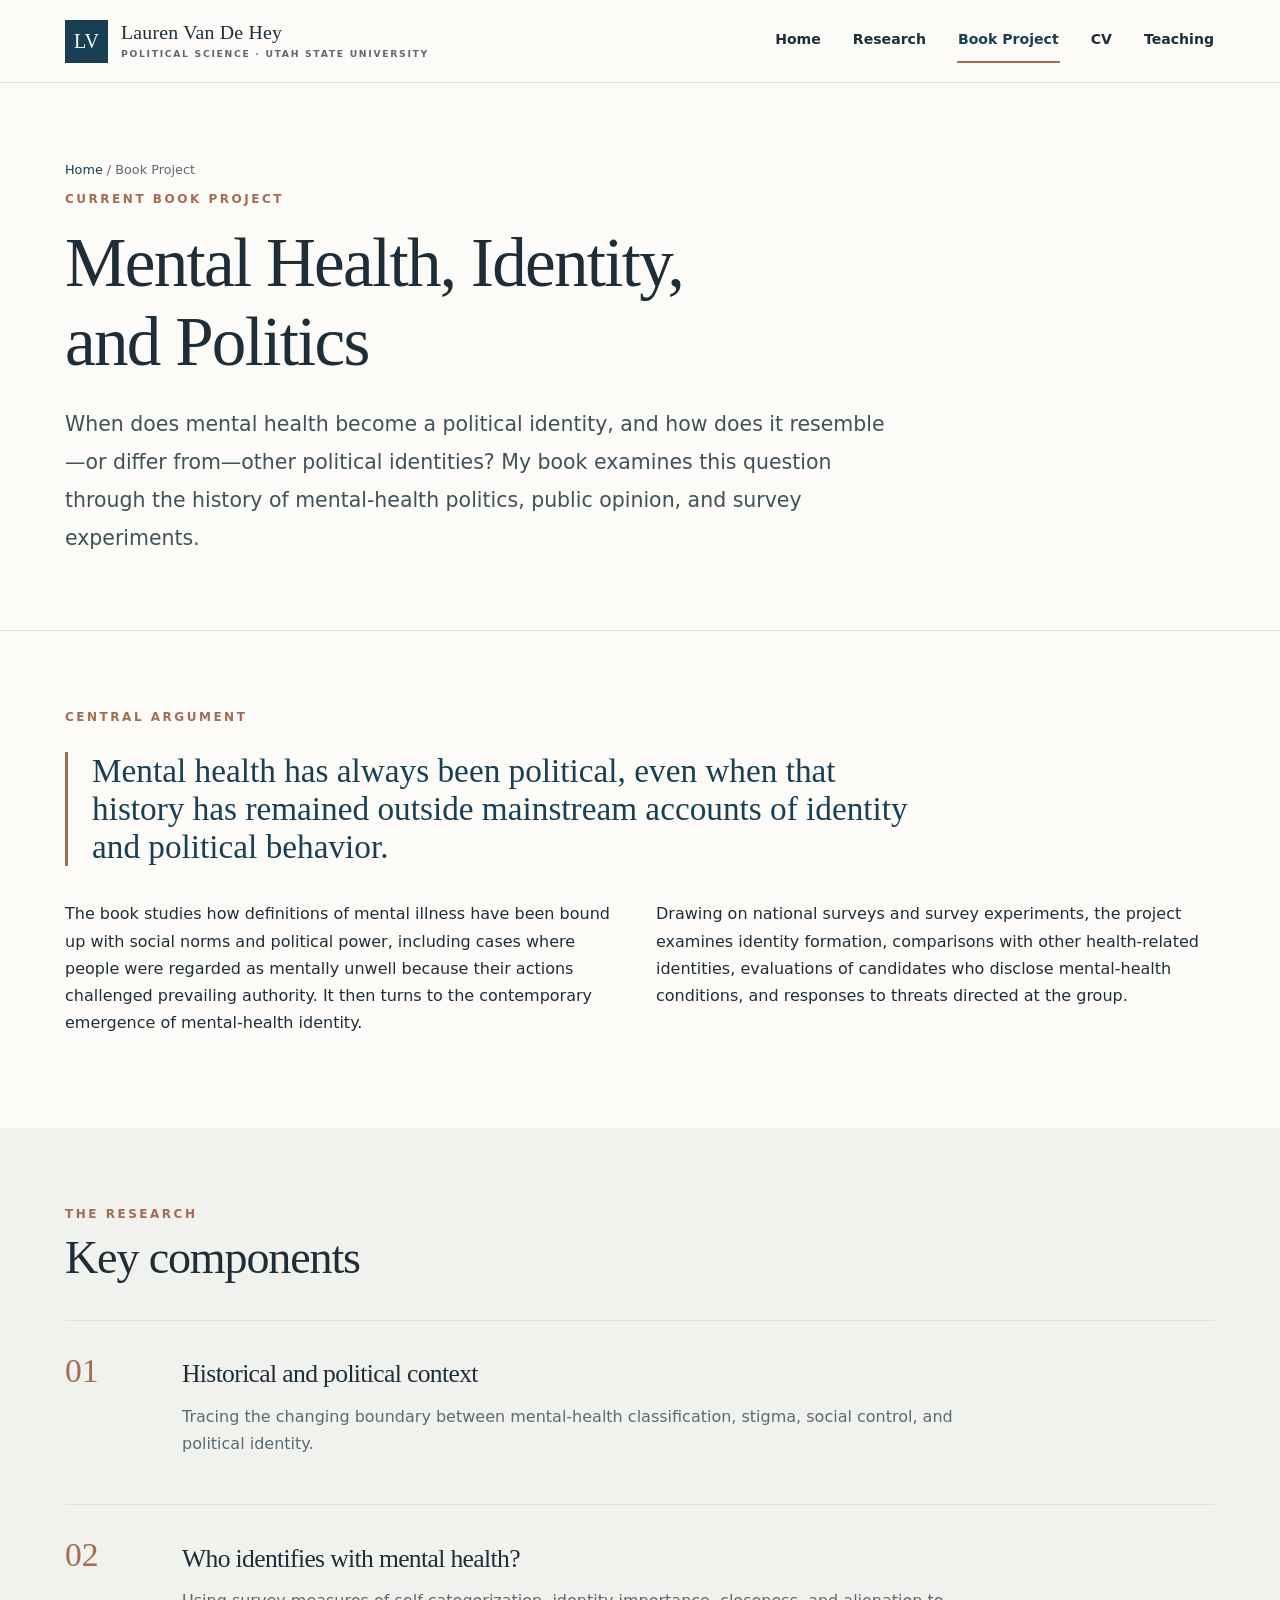
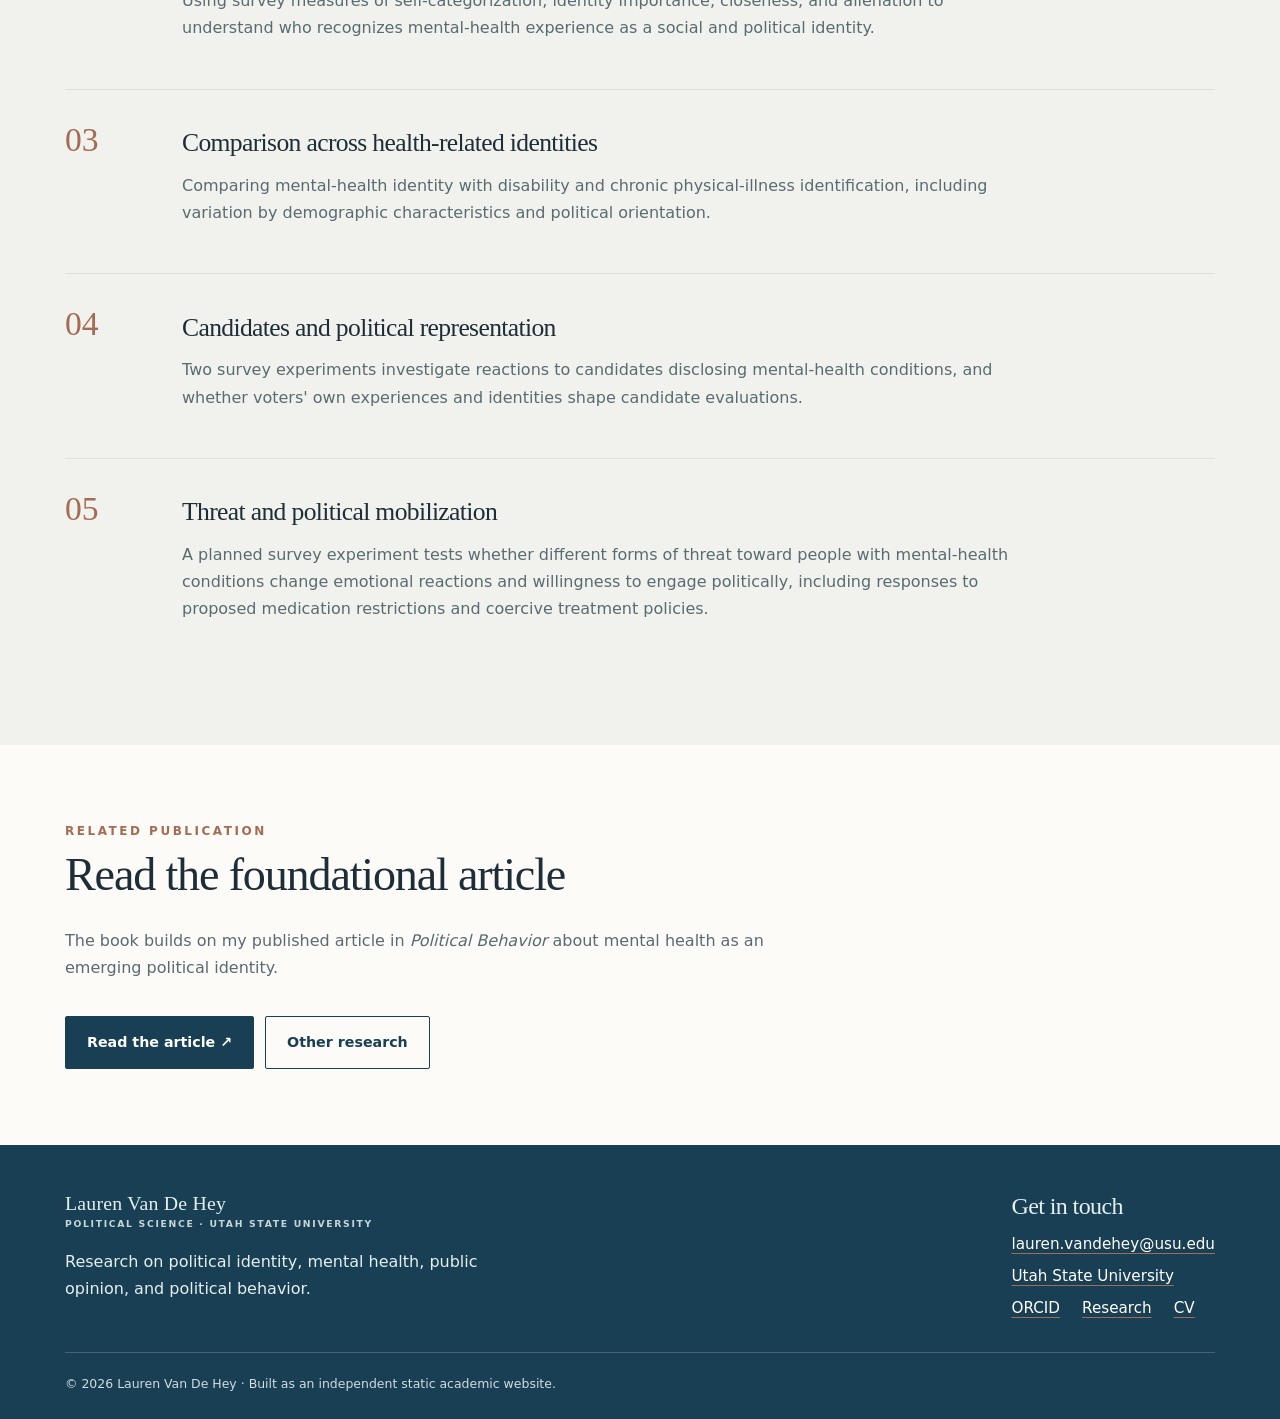
==== book.html @ f33ff1f8 "Add files via upload" ====
<!doctype html>
<html lang="en"><head>
<meta charset="utf-8"><meta name="viewport" content="width=device-width,initial-scale=1">
<title>Book Project | Lauren Van De Hey</title>
<meta name="description" content="Mental Health, Identity, and Politics: Lauren Van De Hey’s book project on the history and political consequences of mental health identity.">
<meta name="robots" content="index,follow,max-image-preview:large">
<link rel="canonical" href="https://laurenvandehey.com/book.html">
<meta property="og:type" content="website"><meta property="og:title" content="Book Project | Lauren Van De Hey"><meta property="og:description" content="Mental Health, Identity, and Politics: Lauren Van De Hey’s book project on the history and political consequences of mental health identity."><meta property="og:url" content="https://laurenvandehey.com/book.html">
<meta property="og:image" content="https://laurenvandehey.com/assets/lauren-vandehey-portrait.jpg">
<meta property="og:image:alt" content="Portrait of Lauren Van De Hey">
<meta name="twitter:card" content="summary_large_image">
<meta name="theme-color" content="#183f53">
<link rel="icon" href="assets/favicon.svg" type="image/svg+xml">
<link rel="stylesheet" href="assets/styles.css">
<script type="application/ld+json">{"@context":"https://schema.org","@type":"Person","name":"Lauren Van De Hey","jobTitle":"Assistant Professor of Political Science","affiliation":{"@type":"Organization","name":"Utah State University","url":"https://www.usu.edu/"},"url":"https://laurenvandehey.com/","image":"https://laurenvandehey.com/assets/lauren-vandehey-portrait.jpg","sameAs":["https://orcid.org/0009-0009-2300-9853"]}</script>
<script defer src="assets/site.js"></script></head><body>
<a class="skip" href="#main">Skip to main content</a>
<header class="site-header"><div class="container head-inner">
<a class="brand" href="index.html" aria-label="Lauren Van De Hey homepage"><span class="monogram">LV</span><span class="wordmark">Lauren Van De Hey<small>Political science · Utah State University</small></span></a>
<button class="menu-toggle" aria-expanded="false" aria-controls="main-nav">Menu ☰</button><nav class="nav" id="main-nav" aria-label="Main navigation"><a href="index.html">Home</a>
<a href="research.html">Research</a>
<a href="book.html" aria-current="page">Book Project</a>
<a href="cv.html">CV</a>
<a href="teaching.html">Teaching</a></nav>
</div></header><main id="main"><section class="intro"><div class="container"><div class="breadcrumbs"><a href="index.html">Home</a> / Book Project</div><div class="eyebrow">Current book project</div><h1>Mental Health, Identity,<br>and Politics</h1><p class="lead">When does mental health become a political identity, and how does it resemble—or differ from—other political identities? My book examines this question through the history of mental-health politics, public opinion, and survey experiments.</p></div></section>
<section class="section"><div class="container"><div class="eyebrow">Central argument</div><p class="quote">Mental health has always been political, even when that history has remained outside mainstream accounts of identity and political behavior.</p><div class="columns" style="margin-top:34px"><div><p>The book studies how definitions of mental illness have been bound up with social norms and political power, including cases where people were regarded as mentally unwell because their actions challenged prevailing authority. It then turns to the contemporary emergence of mental-health identity.</p></div><div><p>Drawing on national surveys and survey experiments, the project examines identity formation, comparisons with other health-related identities, evaluations of candidates who disclose mental-health conditions, and responses to threats directed at the group.</p></div></div></div></section>
<section class="section tint"><div class="container"><div class="section-heading"><div class="eyebrow">The research</div><h2>Key components</h2></div>
<div class="chapter"><div class="num">01</div><article><h3>Historical and political context</h3><p>Tracing the changing boundary between mental-health classification, stigma, social control, and political identity.</p></article></div>
<div class="chapter"><div class="num">02</div><article><h3>Who identifies with mental health?</h3><p>Using survey measures of self-categorization, identity importance, closeness, and alienation to understand who recognizes mental-health experience as a social and political identity.</p></article></div>
<div class="chapter"><div class="num">03</div><article><h3>Comparison across health-related identities</h3><p>Comparing mental-health identity with disability and chronic physical-illness identification, including variation by demographic characteristics and political orientation.</p></article></div>
<div class="chapter"><div class="num">04</div><article><h3>Candidates and political representation</h3><p>Two survey experiments investigate reactions to candidates disclosing mental-health conditions, and whether voters' own experiences and identities shape candidate evaluations.</p></article></div>
<div class="chapter"><div class="num">05</div><article><h3>Threat and political mobilization</h3><p>A planned survey experiment tests whether different forms of threat toward people with mental-health conditions change emotional reactions and willingness to engage politically, including responses to proposed medication restrictions and coercive treatment policies.</p></article></div>
</div></section><section class="section"><div class="container"><div class="section-heading"><div class="eyebrow">Related publication</div><h2>Read the foundational article</h2><p>The book builds on my published article in <em>Political Behavior</em> about mental health as an emerging political identity.</p></div><div class="actions"><a class="button" href="https://doi.org/10.1007/s11109-025-10118-3">Read the article ↗</a><a class="button outline" href="research.html">Other research</a></div></div></section></main>
<footer class="foot"><div class="container"><div class="foot-grid"><div><div class="wordmark">Lauren Van De Hey<small>Political science · Utah State University</small></div><p style="max-width:440px;margin-top:18px">Research on political identity, mental health, public opinion, and political behavior.</p></div><div class="contact"><h3>Get in touch</h3><p><a href="mailto:lauren.vandehey@usu.edu">lauren.vandehey@usu.edu</a></p><p><a href="https://www.usu.edu/" target="_blank" rel="noopener noreferrer">Utah State University</a></p><div class="foot-links"><a href="https://orcid.org/0009-0009-2300-9853">ORCID</a><a href="research.html">Research</a><a href="cv.html">CV</a></div></div></div><div class="foot-bottom">© 2026 Lauren Van De Hey · Built as an independent static academic website.</div></div></footer>
</body></html>
---- assets/styles.css ----
/* Accessible static academic site — no fonts, packages, trackers or build process required. */
:root{--ink:#1e2e38;--blue:#183f53;--accent:#a46c52;--muted:#596b72;--paper:#fcfbf8;--cream:#f1f2ed;--edge:#dce1dc;--white:#fff;--width:1150px}
*{box-sizing:border-box}html{scroll-behavior:smooth}body{margin:0;color:var(--ink);background:var(--paper);font-family:system-ui,-apple-system,BlinkMacSystemFont,'Segoe UI',sans-serif;line-height:1.7;-webkit-font-smoothing:antialiased}
a{color:var(--blue);text-decoration-color:var(--accent);text-underline-offset:4px}a:hover{text-decoration-thickness:2px}
a:focus-visible,button:focus-visible{outline:3px solid var(--accent);outline-offset:4px}img{max-width:100%;display:block}button{font:inherit}h1,h2,h3,.wordmark,.quote{font-family:Georgia,'Times New Roman',serif;font-weight:400;line-height:1.15}h1,h2,h3{letter-spacing:-.025em}h1{font-size:clamp(3rem,6vw,5.75rem);margin:.2em 0 .35em}h2{font-size:clamp(2rem,3.6vw,3.25rem);margin:.15em 0 .55em}h3{font-size:clamp(1.35rem,2vw,1.8rem);margin:.3em 0 .55em}p{margin:0 0 1em}section{scroll-margin-top:110px}
.container{width:min(var(--width),calc(100% - 48px));margin-inline:auto}.skip{position:absolute;left:10px;top:-100px;z-index:500;background:var(--white);padding:10px}.skip:focus{top:10px}.site-header{position:sticky;top:0;background:rgba(252,251,248,.96);border-bottom:1px solid var(--edge);z-index:100;backdrop-filter:blur(16px)}.head-inner{min-height:82px;display:flex;align-items:center;justify-content:space-between;gap:22px}.brand{display:flex;align-items:center;gap:13px;text-decoration:none;color:var(--ink)}.monogram{width:43px;height:43px;display:grid;place-items:center;background:var(--blue);color:white;font-family:Georgia,serif;font-size:20px}.wordmark{font-size:1.24rem;line-height:1.1;letter-spacing:.01em}.wordmark small{display:block;font-family:system-ui,sans-serif;font-size:.58rem;letter-spacing:.18em;text-transform:uppercase;font-weight:650;color:var(--muted);margin-top:5px}.nav{display:flex;gap:clamp(12px,2.6vw,30px);align-items:center}.nav a{font-size:.88rem;font-weight:600;text-decoration:none;color:var(--ink);white-space:nowrap;padding:9px 1px;border-bottom:2px solid transparent}.nav a[aria-current=page],.nav a:hover{color:var(--blue);border-color:var(--accent)}.menu-toggle{display:none;border:1px solid var(--edge);padding:9px 12px;border-radius:5px;background:var(--paper);color:var(--ink)}
.eyebrow{font-size:.75rem;letter-spacing:.21em;font-weight:750;color:var(--accent);text-transform:uppercase}.lead{font-size:clamp(1.06rem,1.7vw,1.28rem);line-height:1.85;color:#3f5159;max-width:660px}.actions{display:flex;gap:11px;flex-wrap:wrap;margin-top:26px}.button{display:inline-flex;align-items:center;justify-content:center;gap:9px;padding:13px 21px;border-radius:2px;border:1px solid var(--blue);color:white;background:var(--blue);font-weight:650;font-size:.89rem;text-decoration:none;cursor:pointer}.button.outline{color:var(--blue);background:transparent}.button:hover{filter:brightness(1.12)}.hero{padding:clamp(46px,7vw,104px) 0 92px}.hero-grid{display:grid;grid-template-columns:minmax(0,1.15fr) minmax(280px,.85fr);align-items:center;gap:clamp(35px,6vw,85px)}.hero h1{max-width:640px}.hero .tagline{margin:0 0 24px;color:var(--blue);font-family:Georgia,serif;font-style:italic;font-size:clamp(1.2rem,2.1vw,1.55rem)}.portrait-shell{background:#dfe6e5;position:relative;border:12px solid #e9eeeb;box-shadow:18px 19px 0 #d4dfda;margin-right:18px;min-height:480px}.portrait-shell img{width:100%;height:100%;min-height:455px;object-fit:cover;object-position:center 18%}.portrait-label{position:absolute;bottom:0;left:0;right:0;padding:11px;background:rgba(24,63,83,.91);color:white;font-size:.72rem;letter-spacing:.025em;text-align:center}.hero-meta{display:flex;flex-wrap:wrap;gap:18px;margin-top:28px;font-size:.83rem;color:var(--muted)}.hero-meta span:before{content:'•';color:var(--accent);margin-right:9px}
.section{padding:76px 0}.section.tint{background:var(--cream)}.section-heading{max-width:770px;margin-bottom:35px}.section-heading p{color:var(--muted)}.intro{padding:76px 0 52px;border-bottom:1px solid var(--edge)}.intro h1{font-size:clamp(2.9rem,5.4vw,5rem)}.intro .lead{max-width:840px}.columns{display:grid;grid-template-columns:1fr 1fr;gap:32px}.cols3{grid-template-columns:repeat(3,1fr)}.tile{border:1px solid var(--edge);background:var(--white);padding:28px 29px;min-width:0}.tile .number{font:600 .78rem system-ui,sans-serif;color:var(--accent);letter-spacing:.15em}.tile p{color:var(--muted);font-size:.96rem}.more{font-size:.85rem;font-weight:750;text-decoration:none}.publication{border-bottom:1px solid var(--edge);padding:23px 0 30px;display:grid;grid-template-columns:115px minmax(0,1fr);gap:28px}.publication:first-child{border-top:1px solid var(--edge)}.pub-year{color:var(--accent);font-family:Georgia,serif;font-size:1.7rem}.pub-title{font:400 clamp(1.4rem,2.8vw,2rem)/1.3 Georgia,serif;color:var(--blue);margin-bottom:10px}.pub-authors{font-size:.93rem;color:var(--muted)}.pub-meta{font-size:.91rem;margin-top:11px}.pub-meta a{font-weight:650}.list-clean{list-style:none;margin:0;padding:0}.work{border-left:3px solid var(--accent);padding:7px 0 8px 23px;margin:0 0 27px}.work h3{font-size:1.42rem;margin:0 0 6px}.work p{max-width:780px;color:var(--muted);margin:0}.chapter{display:grid;grid-template-columns:95px minmax(0,1fr);gap:22px;border-top:1px solid var(--edge);padding:31px 0}.chapter .num{font:400 2.1rem Georgia,serif;color:var(--accent)}.chapter p{color:var(--muted);max-width:830px}.note{border-left:3px solid var(--accent);background:#fff;padding:20px 25px;margin:28px 0}.quote{font-size:clamp(1.5rem,2.6vw,2.15rem);color:var(--blue);border-left:3px solid var(--accent);padding-left:24px;max-width:850px;margin:24px 0 8px}.cv-section{margin:0 0 45px}.cv-section h2{font-size:1.85rem;border-bottom:1px solid var(--edge);padding-bottom:15px}.cv-row{display:grid;grid-template-columns:115px 1fr;gap:20px;padding:13px 0}.cv-date{font-weight:700;color:var(--muted);font-size:.91rem}.cv-row strong{font-size:1.01rem}.muted{color:var(--muted)}.quiet-list{padding-left:1.25rem;color:var(--muted)}.quiet-list li{padding-bottom:9px}.foot{background:var(--blue);color:#e5efee;padding:48px 0 25px;margin-top:0}.foot-grid{display:flex;justify-content:space-between;gap:30px;align-items:start}.foot a{color:white}.foot .wordmark small{color:#c7d7d5}.foot-bottom{border-top:1px solid #466370;padding-top:20px;margin-top:30px;font-size:.78rem;color:#d0ddde}.foot-links{display:flex;gap:22px;flex-wrap:wrap}.contact{font-size:.95rem}.contact h3{margin:0 0 12px;font-size:1.5rem}.contact p{margin-bottom:6px}.breadcrumbs{font-size:.8rem;color:var(--muted);margin-bottom:8px}.breadcrumbs a{text-decoration:none} .chips{display:flex;flex-wrap:wrap;gap:9px}.chip{padding:5px 12px;border:1px solid #bfcac8;border-radius:50px;font-size:.8rem;color:var(--blue)}
@media(max-width:790px){.head-inner{min-height:72px}.menu-toggle{display:block}.nav{display:none;position:absolute;top:72px;left:0;right:0;background:var(--paper);padding:14px 24px 20px;border-bottom:1px solid var(--edge);box-shadow:0 10px 24px #172e3216;flex-direction:column;align-items:stretch;gap:0}.nav.open{display:flex}.nav a{padding:12px 3px}.hero-grid{grid-template-columns:1fr;gap:38px}.portrait-shell{max-width:470px;margin:0 auto 15px;width:calc(100% - 20px)}.portrait-shell,.portrait-shell img{min-height:300px}.columns,.cols3{grid-template-columns:1fr}.foot-grid{flex-direction:column}.section{padding:56px 0}.hero{padding:49px 0 66px}}
@media(max-width:520px){.container{width:calc(100% - 34px)}.wordmark{font-size:1.05rem}.wordmark small{font-size:.51rem}.monogram{width:36px;height:36px}.hero h1{font-size:3.1rem}.portrait-shell{border-width:7px}.portrait-shell img{min-height:370px}.publication,.chapter,.cv-row{grid-template-columns:1fr;gap:4px}.pub-year{font-size:1.25rem}.tile{padding:22px}.foot-links{gap:14px}}
@media print{.site-header,.menu-toggle,.actions,.foot,.portrait-label{display:none!important}body{color:black;background:white}.container{width:100%}.intro,.section{padding:15px 0}.tile{break-inside:avoid}.cv-section{break-inside:avoid}}
@media(prefers-reduced-motion:reduce){html{scroll-behavior:auto}}
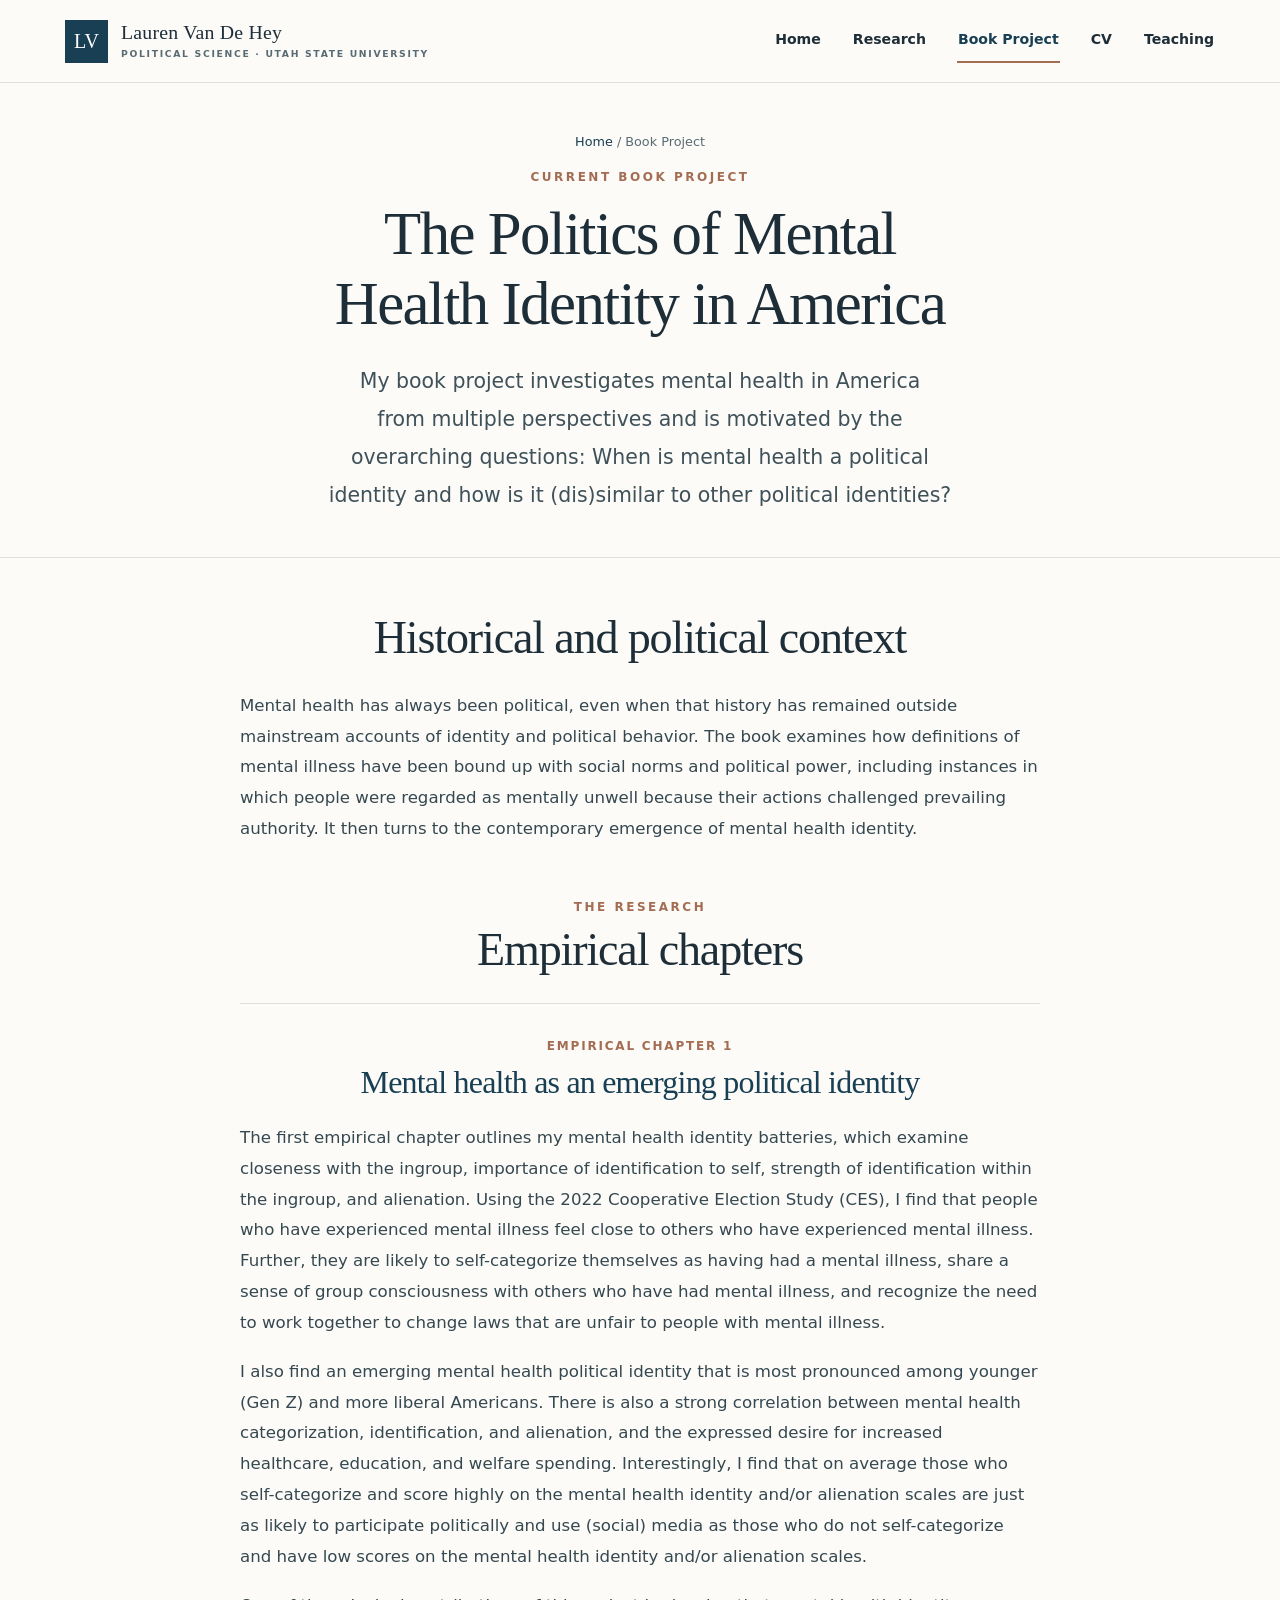
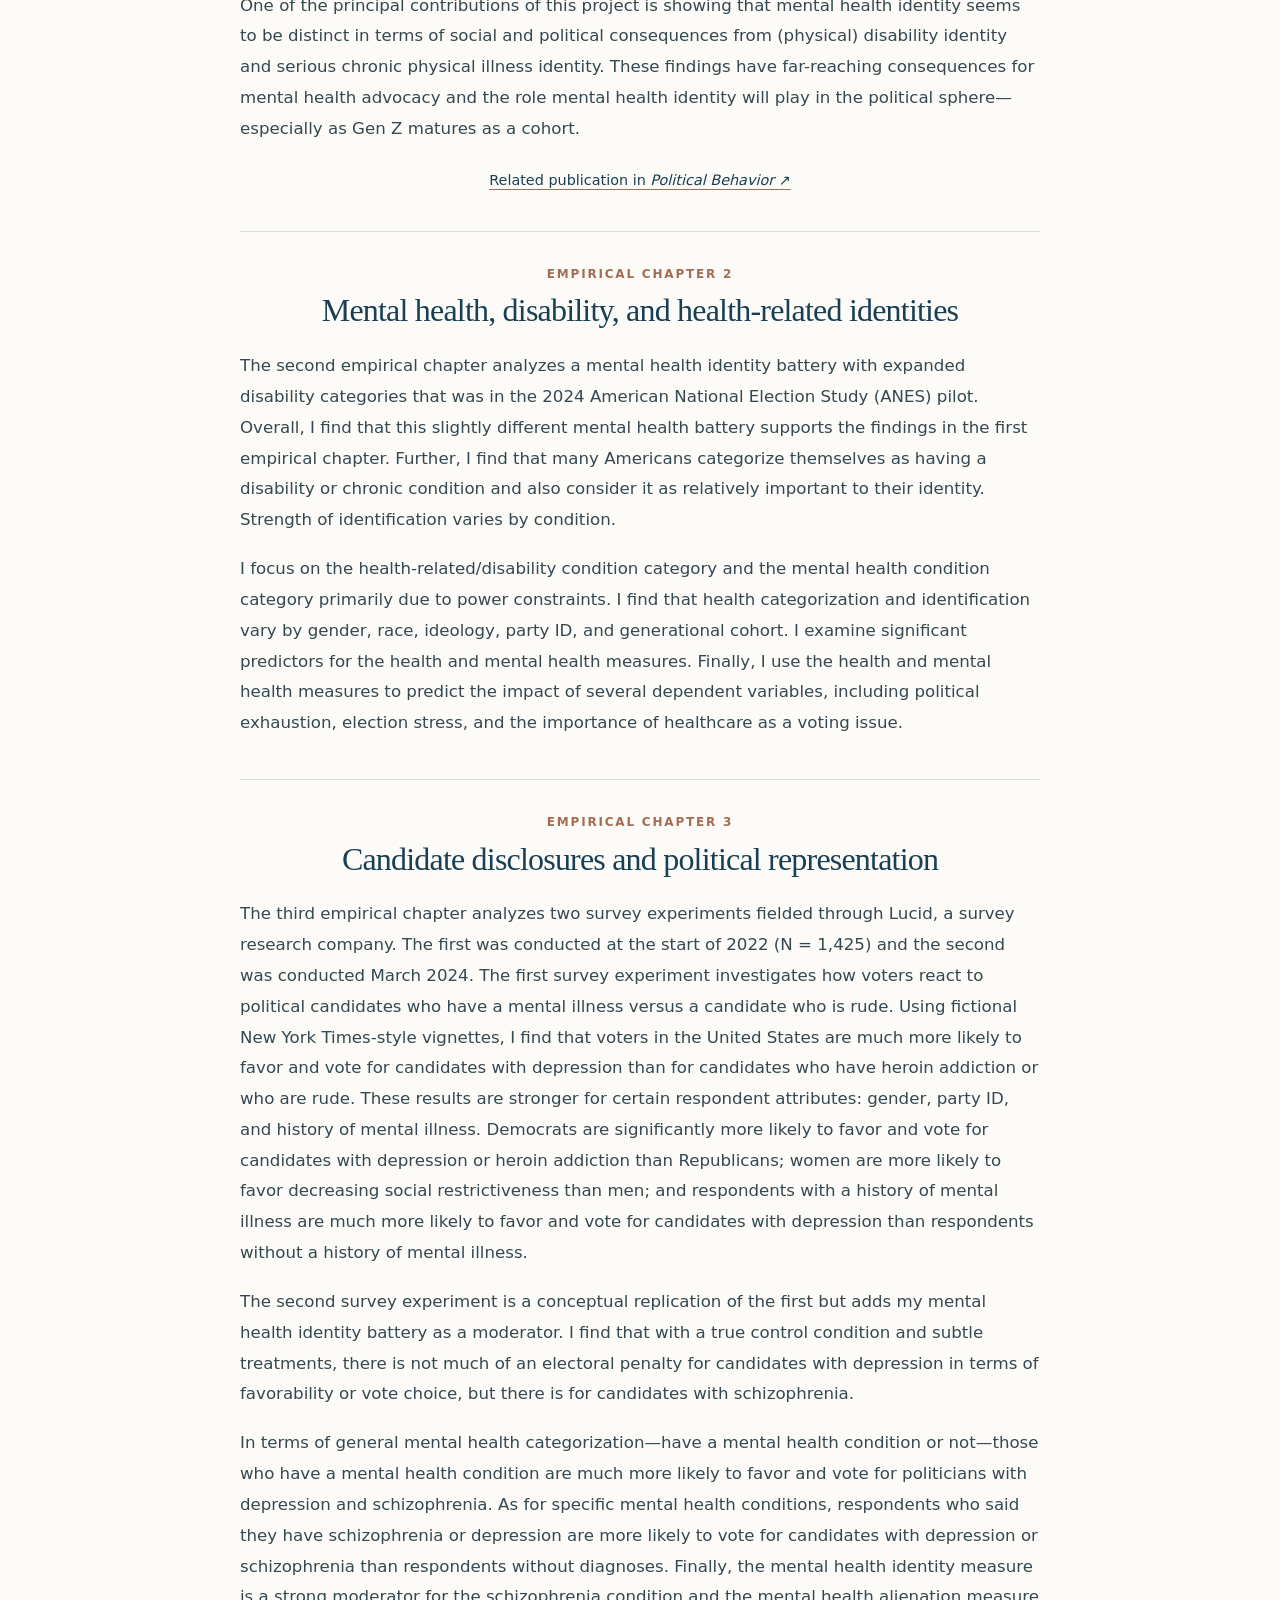
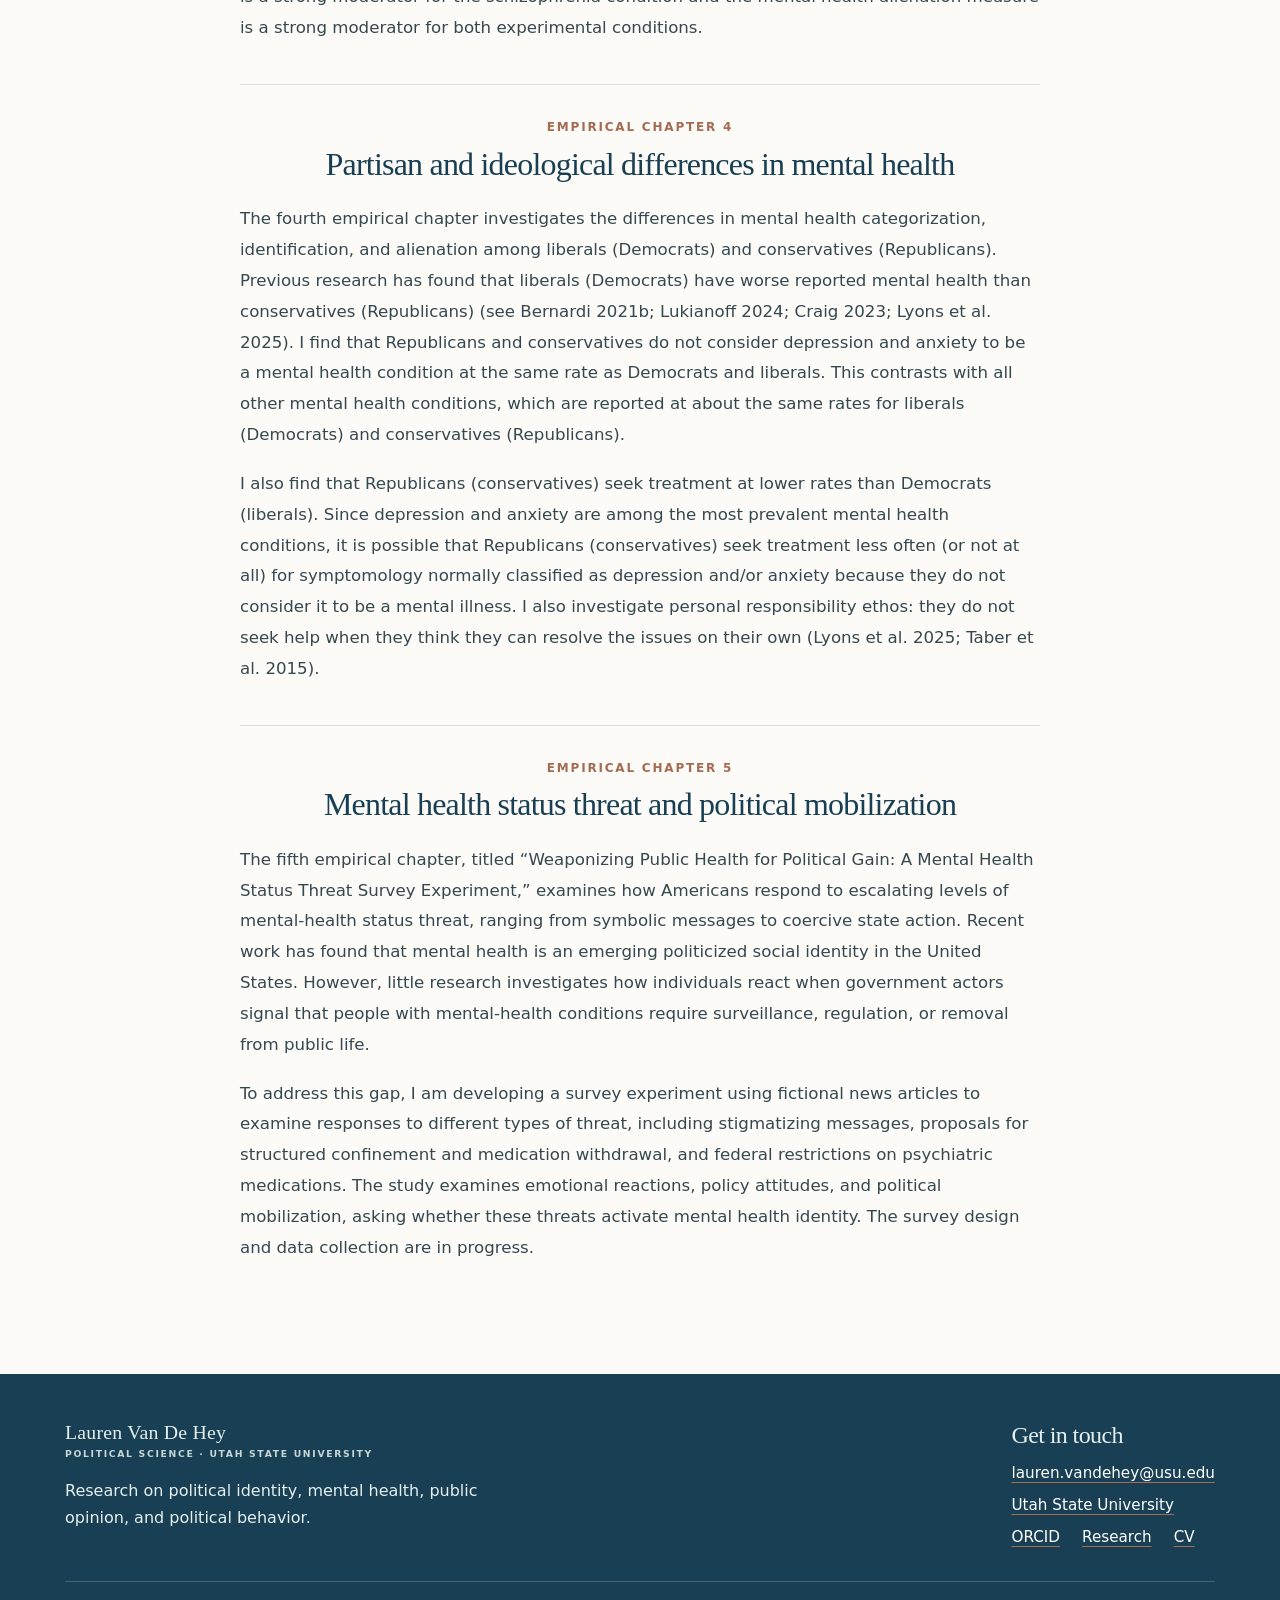
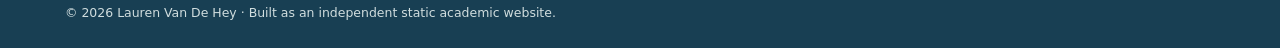
==== commit 1a069c33: "Add files via upload" ====
--- a/book.html
+++ b/book.html
@@ -2,10 +2,10 @@
 <html lang="en"><head>
 <meta charset="utf-8"><meta name="viewport" content="width=device-width,initial-scale=1">
 <title>Book Project | Lauren Van De Hey</title>
-<meta name="description" content="Mental Health, Identity, and Politics: Lauren Van De Hey’s book project on the history and political consequences of mental health identity.">
+<meta name="description" content="The Politics of Mental Health Identity in America: Lauren Van De Hey’s book project on the history and political consequences of mental health identity.">
 <meta name="robots" content="index,follow,max-image-preview:large">
 <link rel="canonical" href="https://laurenvandehey.com/book.html">
-<meta property="og:type" content="website"><meta property="og:title" content="Book Project | Lauren Van De Hey"><meta property="og:description" content="Mental Health, Identity, and Politics: Lauren Van De Hey’s book project on the history and political consequences of mental health identity."><meta property="og:url" content="https://laurenvandehey.com/book.html">
+<meta property="og:type" content="website"><meta property="og:title" content="Book Project | Lauren Van De Hey"><meta property="og:description" content="The Politics of Mental Health Identity in America: Lauren Van De Hey’s book project on the history and political consequences of mental health identity."><meta property="og:url" content="https://laurenvandehey.com/book.html">
 <meta property="og:image" content="https://laurenvandehey.com/assets/lauren-vandehey-portrait.jpg">
 <meta property="og:image:alt" content="Portrait of Lauren Van De Hey">
 <meta name="twitter:card" content="summary_large_image">
@@ -22,14 +22,23 @@
 <a href="book.html" aria-current="page">Book Project</a>
 <a href="cv.html">CV</a>
 <a href="teaching.html">Teaching</a></nav>
-</div></header><main id="main"><section class="intro"><div class="container"><div class="breadcrumbs"><a href="index.html">Home</a> / Book Project</div><div class="eyebrow">Current book project</div><h1>Mental Health, Identity,<br>and Politics</h1><p class="lead">When does mental health become a political identity, and how does it resemble—or differ from—other political identities? My book examines this question through the history of mental-health politics, public opinion, and survey experiments.</p></div></section>
-<section class="section"><div class="container"><div class="eyebrow">Central argument</div><p class="quote">Mental health has always been political, even when that history has remained outside mainstream accounts of identity and political behavior.</p><div class="columns" style="margin-top:34px"><div><p>The book studies how definitions of mental illness have been bound up with social norms and political power, including cases where people were regarded as mentally unwell because their actions challenged prevailing authority. It then turns to the contemporary emergence of mental-health identity.</p></div><div><p>Drawing on national surveys and survey experiments, the project examines identity formation, comparisons with other health-related identities, evaluations of candidates who disclose mental-health conditions, and responses to threats directed at the group.</p></div></div></div></section>
-<section class="section tint"><div class="container"><div class="section-heading"><div class="eyebrow">The research</div><h2>Key components</h2></div>
-<div class="chapter"><div class="num">01</div><article><h3>Historical and political context</h3><p>Tracing the changing boundary between mental-health classification, stigma, social control, and political identity.</p></article></div>
-<div class="chapter"><div class="num">02</div><article><h3>Who identifies with mental health?</h3><p>Using survey measures of self-categorization, identity importance, closeness, and alienation to understand who recognizes mental-health experience as a social and political identity.</p></article></div>
-<div class="chapter"><div class="num">03</div><article><h3>Comparison across health-related identities</h3><p>Comparing mental-health identity with disability and chronic physical-illness identification, including variation by demographic characteristics and political orientation.</p></article></div>
-<div class="chapter"><div class="num">04</div><article><h3>Candidates and political representation</h3><p>Two survey experiments investigate reactions to candidates disclosing mental-health conditions, and whether voters' own experiences and identities shape candidate evaluations.</p></article></div>
-<div class="chapter"><div class="num">05</div><article><h3>Threat and political mobilization</h3><p>A planned survey experiment tests whether different forms of threat toward people with mental-health conditions change emotional reactions and willingness to engage politically, including responses to proposed medication restrictions and coercive treatment policies.</p></article></div>
-</div></section><section class="section"><div class="container"><div class="section-heading"><div class="eyebrow">Related publication</div><h2>Read the foundational article</h2><p>The book builds on my published article in <em>Political Behavior</em> about mental health as an emerging political identity.</p></div><div class="actions"><a class="button" href="https://doi.org/10.1007/s11109-025-10118-3">Read the article ↗</a><a class="button outline" href="research.html">Other research</a></div></div></section></main>
+</div></header><main id="main">
+<section class="intro centered-intro book-intro"><div class="container"><div class="breadcrumbs"><a href="index.html">Home</a> / Book Project</div><div class="eyebrow">Current book project</div><h1>The Politics of Mental Health Identity in America</h1><p class="lead">My book project investigates mental health in America from multiple perspectives and is motivated by the overarching questions: When is mental health a political identity and how is it (dis)similar to other political identities?</p></div></section>
+<section class="section book-narrative"><div class="container reading-column"><h2>Historical and political context</h2><p>Mental health has always been political, even when that history has remained outside mainstream accounts of identity and political behavior. The book examines how definitions of mental illness have been bound up with social norms and political power, including instances in which people were regarded as mentally unwell because their actions challenged prevailing authority. It then turns to the contemporary emergence of mental health identity.</p>
+<div class="book-section-heading"><div class="eyebrow">The research</div><h2>Empirical chapters</h2></div>
+<article class="book-chapter"><div class="eyebrow chapter-kicker">Empirical chapter 1</div><h3>Mental health as an emerging political identity</h3><p>The first empirical chapter outlines my mental health identity batteries, which examine closeness with the ingroup, importance of identification to self, strength of identification within the ingroup, and alienation. Using the 2022 Cooperative Election Study (CES), I find that people who have experienced mental illness feel close to others who have experienced mental illness. Further, they are likely to self-categorize themselves as having had a mental illness, share a sense of group consciousness with others who have had mental illness, and recognize the need to work together to change laws that are unfair to people with mental illness.</p>
+<p>I also find an emerging mental health political identity that is most pronounced among younger (Gen Z) and more liberal Americans. There is also a strong correlation between mental health categorization, identification, and alienation, and the expressed desire for increased healthcare, education, and welfare spending. Interestingly, I find that on average those who self-categorize and score highly on the mental health identity and/or alienation scales are just as likely to participate politically and use (social) media as those who do not self-categorize and have low scores on the mental health identity and/or alienation scales.</p>
+<p>One of the principal contributions of this project is showing that mental health identity seems to be distinct in terms of social and political consequences from (physical) disability identity and serious chronic physical illness identity. These findings have far-reaching consequences for mental health advocacy and the role mental health identity will play in the political sphere—especially as Gen Z matures as a cohort.</p><p class="chapter-link"><a href="https://doi.org/10.1007/s11109-025-10118-3">Related publication in <em>Political Behavior</em> ↗</a></p></article>
+<article class="book-chapter"><div class="eyebrow chapter-kicker">Empirical chapter 2</div><h3>Mental health, disability, and health-related identities</h3><p>The second empirical chapter analyzes a mental health identity battery with expanded disability categories that was in the 2024 American National Election Study (ANES) pilot. Overall, I find that this slightly different mental health battery supports the findings in the first empirical chapter. Further, I find that many Americans categorize themselves as having a disability or chronic condition and also consider it as relatively important to their identity. Strength of identification varies by condition.</p>
+<p>I focus on the health-related/disability condition category and the mental health condition category primarily due to power constraints. I find that health categorization and identification vary by gender, race, ideology, party ID, and generational cohort. I examine significant predictors for the health and mental health measures. Finally, I use the health and mental health measures to predict the impact of several dependent variables, including political exhaustion, election stress, and the importance of healthcare as a voting issue.</p></article>
+<article class="book-chapter"><div class="eyebrow chapter-kicker">Empirical chapter 3</div><h3>Candidate disclosures and political representation</h3><p>The third empirical chapter analyzes two survey experiments fielded through Lucid, a survey research company. The first was conducted at the start of 2022 (N = 1,425) and the second was conducted March 2024. The first survey experiment investigates how voters react to political candidates who have a mental illness versus a candidate who is rude. Using fictional New York Times-style vignettes, I find that voters in the United States are much more likely to favor and vote for candidates with depression than for candidates who have heroin addiction or who are rude. These results are stronger for certain respondent attributes: gender, party ID, and history of mental illness. Democrats are significantly more likely to favor and vote for candidates with depression or heroin addiction than Republicans; women are more likely to favor decreasing social restrictiveness than men; and respondents with a history of mental illness are much more likely to favor and vote for candidates with depression than respondents without a history of mental illness.</p>
+<p>The second survey experiment is a conceptual replication of the first but adds my mental health identity battery as a moderator. I find that with a true control condition and subtle treatments, there is not much of an electoral penalty for candidates with depression in terms of favorability or vote choice, but there is for candidates with schizophrenia.</p>
+<p>In terms of general mental health categorization—have a mental health condition or not—those who have a mental health condition are much more likely to favor and vote for politicians with depression and schizophrenia. As for specific mental health conditions, respondents who said they have schizophrenia or depression are more likely to vote for candidates with depression or schizophrenia than respondents without diagnoses. Finally, the mental health identity measure is a strong moderator for the schizophrenia condition and the mental health alienation measure is a strong moderator for both experimental conditions.</p></article>
+<article class="book-chapter"><div class="eyebrow chapter-kicker">Empirical chapter 4</div><h3>Partisan and ideological differences in mental health</h3><p>The fourth empirical chapter investigates the differences in mental health categorization, identification, and alienation among liberals (Democrats) and conservatives (Republicans). Previous research has found that liberals (Democrats) have worse reported mental health than conservatives (Republicans) (see Bernardi 2021b; Lukianoff 2024; Craig 2023; Lyons et al. 2025). I find that Republicans and conservatives do not consider depression and anxiety to be a mental health condition at the same rate as Democrats and liberals. This contrasts with all other mental health conditions, which are reported at about the same rates for liberals (Democrats) and conservatives (Republicans).</p>
+<p>I also find that Republicans (conservatives) seek treatment at lower rates than Democrats (liberals). Since depression and anxiety are among the most prevalent mental health conditions, it is possible that Republicans (conservatives) seek treatment less often (or not at all) for symptomology normally classified as depression and/or anxiety because they do not consider it to be a mental illness. I also investigate personal responsibility ethos: they do not seek help when they think they can resolve the issues on their own (Lyons et al. 2025; Taber et al. 2015).</p></article>
+<article class="book-chapter"><div class="eyebrow chapter-kicker">Empirical chapter 5</div><h3>Mental health status threat and political mobilization</h3><p>The fifth empirical chapter, titled “Weaponizing Public Health for Political Gain: A Mental Health Status Threat Survey Experiment,” examines how Americans respond to escalating levels of mental-health status threat, ranging from symbolic messages to coercive state action. Recent work has found that mental health is an emerging politicized social identity in the United States. However, little research investigates how individuals react when government actors signal that people with mental-health conditions require surveillance, regulation, or removal from public life.</p>
+<p>To address this gap, I am developing a survey experiment using fictional news articles to examine responses to different types of threat, including stigmatizing messages, proposals for structured confinement and medication withdrawal, and federal restrictions on psychiatric medications. The study examines emotional reactions, policy attitudes, and political mobilization, asking whether these threats activate mental health identity. The survey design and data collection are in progress.</p></article>
+</div></section>
+</main>
 <footer class="foot"><div class="container"><div class="foot-grid"><div><div class="wordmark">Lauren Van De Hey<small>Political science · Utah State University</small></div><p style="max-width:440px;margin-top:18px">Research on political identity, mental health, public opinion, and political behavior.</p></div><div class="contact"><h3>Get in touch</h3><p><a href="mailto:lauren.vandehey@usu.edu">lauren.vandehey@usu.edu</a></p><p><a href="https://www.usu.edu/" target="_blank" rel="noopener noreferrer">Utah State University</a></p><div class="foot-links"><a href="https://orcid.org/0009-0009-2300-9853">ORCID</a><a href="research.html">Research</a><a href="cv.html">CV</a></div></div></div><div class="foot-bottom">© 2026 Lauren Van De Hey · Built as an independent static academic website.</div></div></footer>
 </body></html>
--- a/assets/styles.css
+++ b/assets/styles.css
@@ -10,3 +10,42 @@
 @media(max-width:520px){.container{width:calc(100% - 34px)}.wordmark{font-size:1.05rem}.wordmark small{font-size:.51rem}.monogram{width:36px;height:36px}.hero h1{font-size:3.1rem}.portrait-shell{border-width:7px}.portrait-shell img{min-height:370px}.publication,.chapter,.cv-row{grid-template-columns:1fr;gap:4px}.pub-year{font-size:1.25rem}.tile{padding:22px}.foot-links{gap:14px}}
 @media print{.site-header,.menu-toggle,.actions,.foot,.portrait-label{display:none!important}body{color:black;background:white}.container{width:100%}.intro,.section{padding:15px 0}.tile{break-inside:avoid}.cv-section{break-inside:avoid}}
 @media(prefers-reduced-motion:reduce){html{scroll-behavior:auto}}
+
+
+/* November 2026: narrative-first homepage and more balanced book/teaching layouts. */
+.home-hero{padding:clamp(28px,4vw,52px) 0 clamp(48px,6vw,76px)}
+.home-hero .hero-grid{grid-template-columns:minmax(0,1.55fr) minmax(240px,.85fr);align-items:start;gap:clamp(26px,4.5vw,62px)}
+.home-bio{min-width:0;container-type:inline-size}
+.home-bio .eyebrow{letter-spacing:.15em;line-height:1.5;margin-bottom:12px}
+.home-hero h1{font-size:clamp(1.85rem,8.7cqi,4.3rem);white-space:nowrap;max-width:none;letter-spacing:-.035em;margin:0 0 26px;line-height:1.12}
+.bio-copy{font-size:clamp(1rem,1.32vw,1.11rem);line-height:1.8;max-width:690px;color:#354850}
+.bio-copy p{margin-bottom:1.05em}
+.home-hero .portrait-shell{min-height:0;max-width:390px;margin:12px 16px 20px auto;align-self:center;width:calc(100% - 16px);border:9px solid #e9eeeb;box-shadow:13px 15px 0 #d4dfda}
+.home-hero .portrait-shell img{min-height:0;width:100%;height:auto;aspect-ratio:auto;object-fit:contain}
+.home-hero .actions{margin-top:24px}
+.centered-intro{text-align:center;padding:48px 0 42px}
+.centered-intro .lead{margin:18px auto 0;max-width:780px}
+.centered-intro .breadcrumbs{margin-bottom:14px}
+.book-intro h1{max-width:900px;margin:12px auto 24px;font-size:clamp(2.4rem,4.75vw,4.3rem)}
+.book-narrative{padding:48px 0 70px}
+.reading-column{max-width:800px}
+.reading-column>h2,.book-section-heading{text-align:center}
+.book-section-heading{margin:52px 0 26px}
+.book-chapter{border-top:1px solid var(--edge);padding:32px 0 22px}
+.book-chapter h3{text-align:center;margin:8px auto 22px;font-size:clamp(1.55rem,2.5vw,2rem);max-width:680px;color:var(--blue)}
+.book-chapter .chapter-kicker{text-align:center;letter-spacing:.15em}
+.book-narrative p{font-size:1.04rem;line-height:1.85;color:#354850;margin-bottom:1.1em}
+.book-chapter .chapter-link{text-align:center;font-size:.9rem;margin-top:22px}
+.teaching-main{text-align:center}
+.teaching-main .section{padding:48px 0 60px}
+.teaching-main .section-heading{margin:0 auto 30px}
+.teaching-courses{grid-template-columns:repeat(3,minmax(0,1fr));gap:22px;max-width:1100px;margin:0 auto}
+.teaching-courses .tile{display:flex;flex-direction:column;align-items:center;justify-content:center;padding:26px 23px;min-height:215px}
+.teaching-courses .tile h3{margin:13px 0 12px}
+.teaching-courses .tile p{margin:0;max-width:34ch}
+.teaching-approach{max-width:740px;margin:auto;font-size:1.04rem;color:#354850}
+@media(max-width:950px){.teaching-courses{grid-template-columns:repeat(2,minmax(0,1fr))}}
+@media(max-width:790px){.home-hero .hero-grid{grid-template-columns:1fr;gap:28px}.home-hero .portrait-shell{margin:0 auto 12px;width:calc(100% - 16px);max-width:340px}.home-hero h1{font-size:clamp(1.7rem,8.7cqi,3.6rem)}.home-hero{padding-top:28px}.book-narrative{padding-top:36px}}
+@media(max-width:520px){.home-bio .eyebrow{font-size:.66rem;letter-spacing:.09em}.home-hero h1{font-size:clamp(1.65rem,8.7cqi,2.7rem);margin-bottom:20px}.teaching-courses{grid-template-columns:1fr;gap:15px}.teaching-courses .tile{min-height:0;padding:23px 17px}.book-chapter{padding:25px 0 16px}.book-section-heading{margin-top:38px}.centered-intro{padding-top:35px}}
+
+.book-intro h1,.centered-intro .lead,.book-chapter h3{text-wrap:balance}
